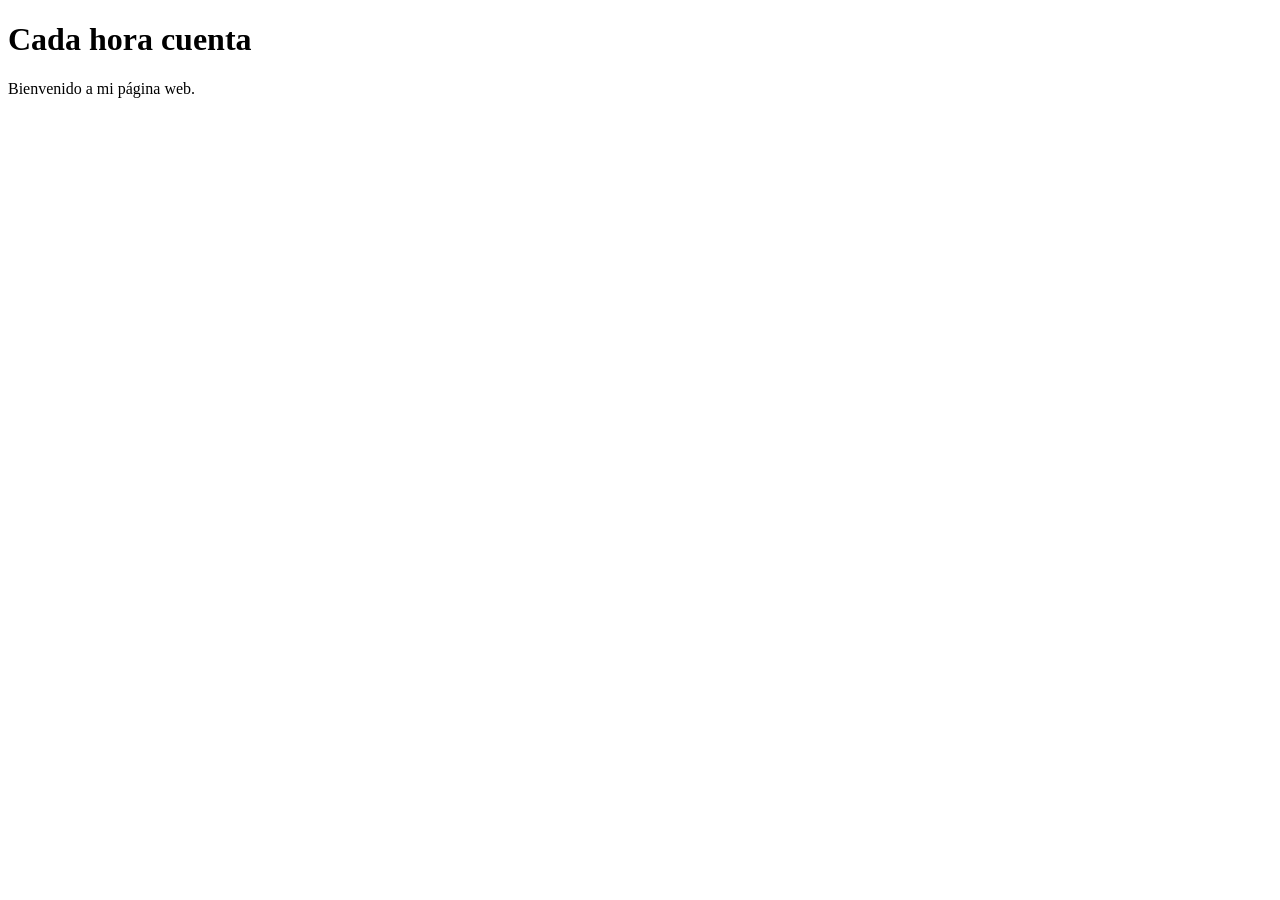
==== frontend/index.html @ 0a0ec767 "creacion_login" ====
<!DOCTYPE html>
<html lang="es">
<head>
	<meta charset="UTF-8">
	<meta name="viewport" content="width=device-width, initial-scale=1.0">
	<title>Mi página</title>
</head>
<body>
	<h1>Cada hora cuenta</h1>
	<p>Bienvenido a mi página web.</p>
</body>
</html>
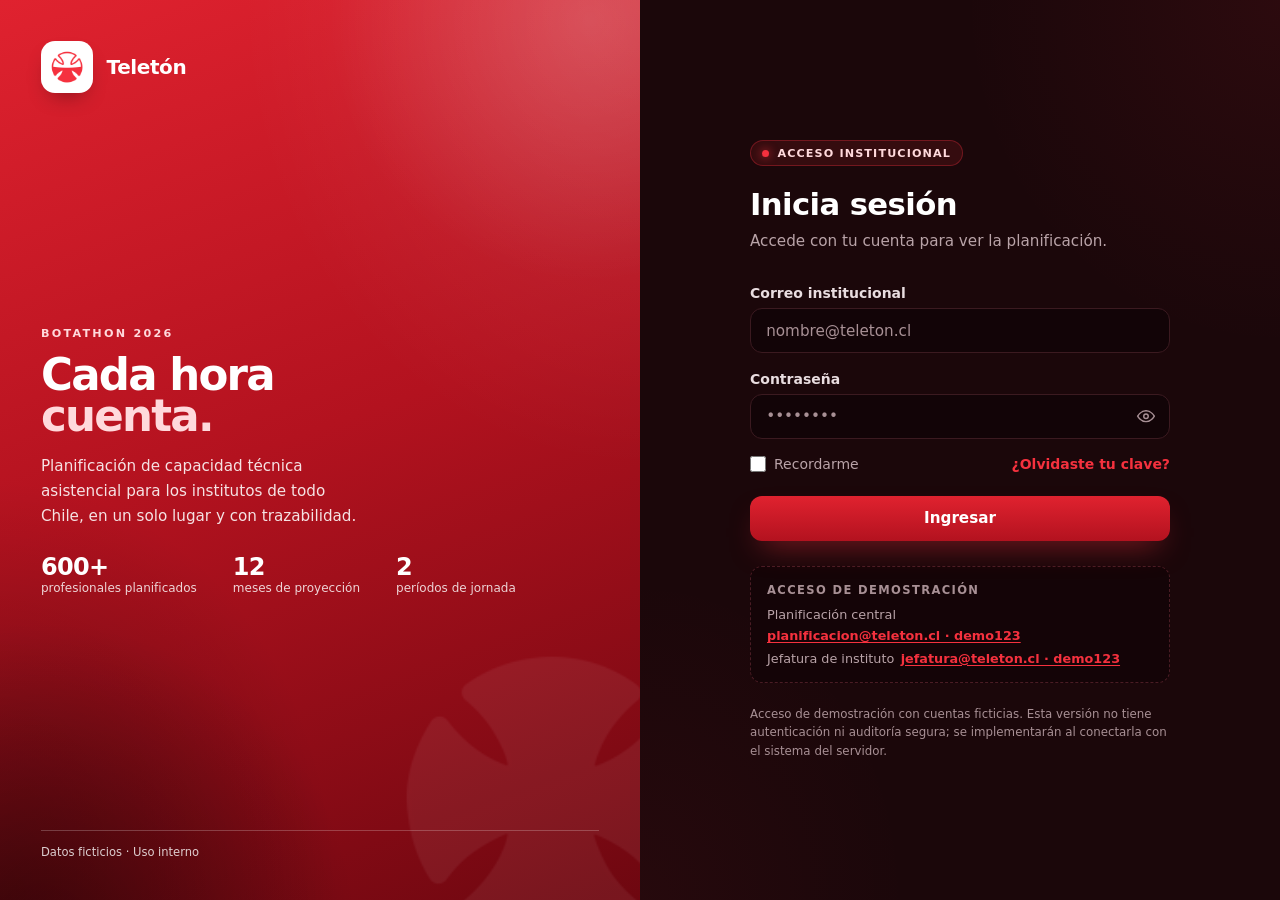
==== commit 7a2be811: "creacion_de_dashboard" ====
--- a/frontend/index.html
+++ b/frontend/index.html
@@ -1,12 +1,16 @@
 <!DOCTYPE html>
-<html lang="es">
-<head>
-	<meta charset="UTF-8">
-	<meta name="viewport" content="width=device-width, initial-scale=1.0">
-	<title>Mi página</title>
-</head>
+<html lang="es-CL">
+<head><meta charset="UTF-8"><meta name="viewport" content="width=device-width, initial-scale=1"><title>Cada Hora Cuenta</title></head>
 <body>
-	<h1>Cada hora cuenta</h1>
-	<p>Bienvenido a mi página web.</p>
+  <p>Abriendo Cada Hora Cuenta… <a href="login.html">Ir al login</a></p>
+  <script>
+    (() => {
+      const key = 'botathon.session';
+      const raw = sessionStorage.getItem(key) || localStorage.getItem(key);
+      let valid = false;
+      try { const user = JSON.parse(raw); valid = ['central', 'instituto'].includes(user.role) && Boolean(user.email); } catch {}
+      location.replace(valid ? 'dashboard.html' : 'login.html');
+    })();
+  </script>
 </body>
 </html>
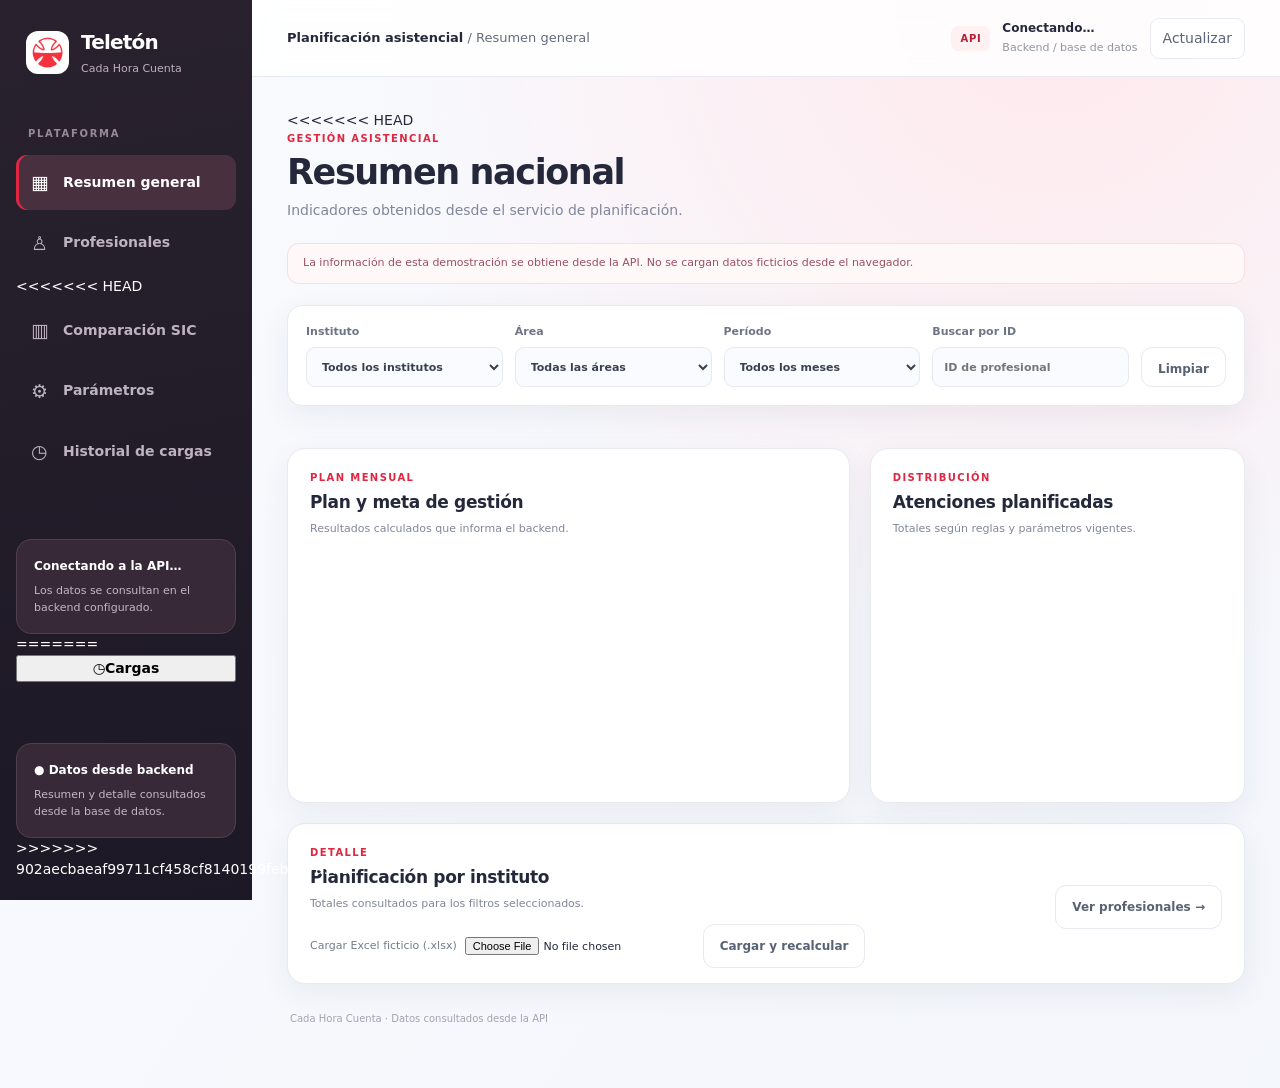
==== commit 73cbf9f9: "Merge branch 'main' of https://github.com/benjasepulvedar-prog/cada_hora_cuenta" ====
--- a/frontend/index.html
+++ b/frontend/index.html
@@ -1,16 +1,5 @@
 <!DOCTYPE html>
 <html lang="es-CL">
-<head><meta charset="UTF-8"><meta name="viewport" content="width=device-width, initial-scale=1"><title>Cada Hora Cuenta</title></head>
-<body>
-  <p>Abriendo Cada Hora Cuenta… <a href="login.html">Ir al login</a></p>
-  <script>
-    (() => {
-      const key = 'botathon.session';
-      const raw = sessionStorage.getItem(key) || localStorage.getItem(key);
-      let valid = false;
-      try { const user = JSON.parse(raw); valid = ['central', 'instituto'].includes(user.role) && Boolean(user.email); } catch {}
-      location.replace(valid ? 'dashboard.html' : 'login.html');
-    })();
-  </script>
-</body>
+<head><meta charset="UTF-8"><meta name="viewport" content="width=device-width, initial-scale=1"><meta http-equiv="refresh" content="0;url=dashboard.html"><title>Cada Hora Cuenta</title></head>
+<body><p>Abriendo el dashboard… <a href="dashboard.html">Continuar</a></p></body>
 </html>
